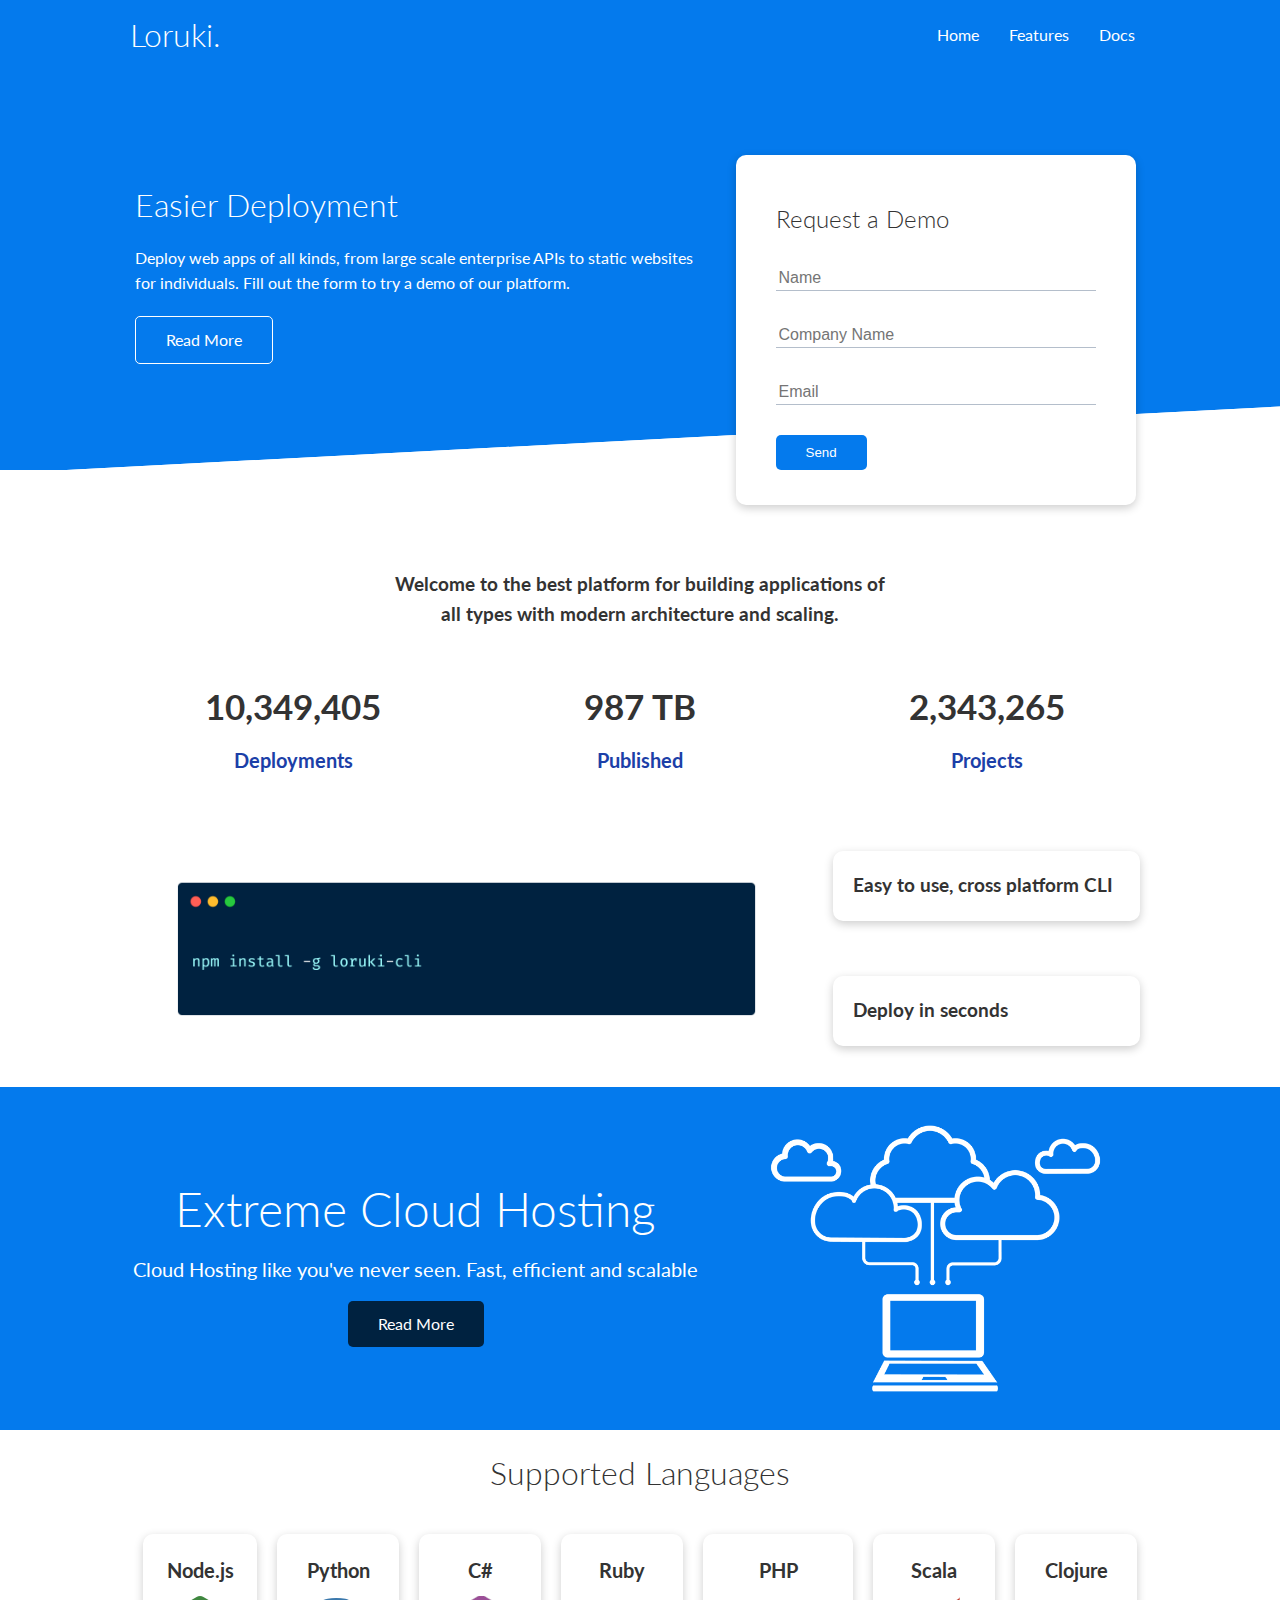
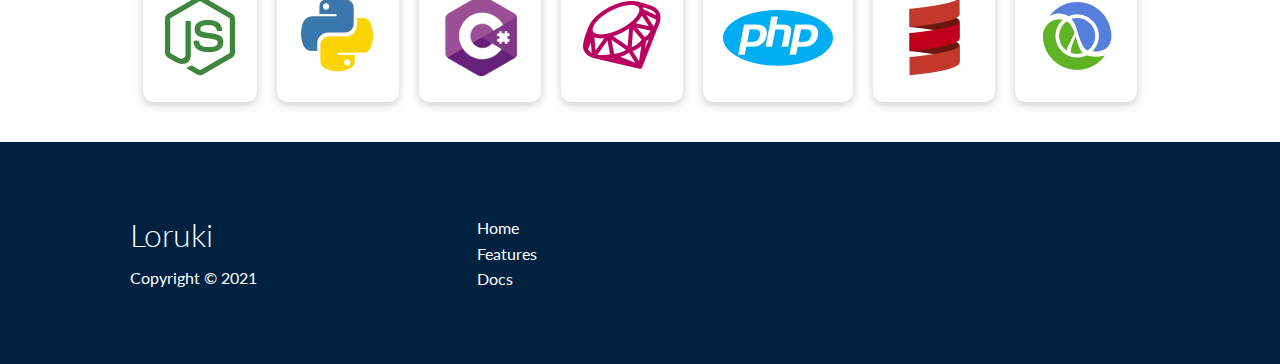
==== index.html @ da0f2e64 "first commit" ====
<!DOCTYPE html>
<html lang="en">
<head>
    <meta charset="UTF-8">
    <meta http-equiv="X-UA-Compatible" content="IE=edge">
    <meta name="viewport" content="width=device-width, initial-scale=1.0">
    <link rel="stylesheet" href="https://cdnjs.cloudflare.com/ajax/libs/font-awesome/5.15.3/css/all.min.css" integrity="sha512-iBBXm8fW90+nuLcSKlbmrPcLa0OT92xO1BIsZ+ywDWZCvqsWgccV3gFoRBv0z+8dLJgyAHIhR35VZc2oM/gI1w==" crossorigin="anonymous" referrerpolicy="no-referrer" />
    <link rel="stylesheet" type="text/css" href="css/utilities.css">
    <link rel="stylesheet" type="text/css" href="css/style.css">
    <title>Loruki - Cloud Hosting for Everyone</title>
</head>
<body>
    <!-- Navbar -->
    <div class="navbar">
        <div class="container flex">
            <h1 class="logo">Loruki.</h1>
            <nav>
                <ul>
                    <li><a href="index.html">Home</a></li>
                    <li><a href="features.html">Features</a></li>
                    <li><a href="docs.html">Docs</a></li>
                </ul>
            </nav>
        </div>
    </div>

    <!-- Showcase -->
    <section class="showcase">
        <div class="container grid">
            <div class="showcase-text">
                <h1>Easier Deployment</h1>
                <p>Deploy web apps of all kinds, from large scale enterprise APIs to static websites for individuals. Fill out the form to try a demo of our platform.</p>
                <a href="features.html" class="btn btn-outline">Read More</a>
            </div>
            <div class="showcase-form card">
                <h2>Request a Demo</h2>
                <form>
                    <div class="form-control">
                        <input type="text" name="name" placeholder="Name" required>
                    </div>
                    <div class="form-control">
                        <input type="text" name="company" placeholder="Company Name" required>
                    </div>
                    <div class="form-control">
                        <input type="email" name="email" placeholder="Email" required>
                    </div>
                    <input type="submit" value="Send" class="btn btn-primary">
                </form>
            </div>
        </div>
    </section>

    <!-- Stats -->
    <section class="stats">
        <div class="container">
            <h3 class="stats-heading text-center my-1">
                Welcome to the best platform for building applications of all types with modern architecture and scaling.
            </h3>
            <div class="grid grid-3 text-center my-4">
                <div>
                    <i class="fas fa-server fa-3x"></i>
                    <h3>10,349,405</h3>
                    <p class="text-secondary">Deployments</p>
                </div>
                <div>
                    <i class="fas fa-upload fa-3x"></i>
                    <h3>987 TB</h3>
                    <p class="text-secondary">Published</p>
                </div>
                <div>
                    <i class="fas fa-server fa-3x"></i>
                    <h3>2,343,265</h3>
                    <p class="text-secondary">Projects</p>
                </div>
            </div>
        </div>
    </section>

    <!-- Cli -->
    <section class="cli">
        <div class="container grid">
            <img src="images/cli.png" alt="">
            <div class="card">
                <h3>Easy to use, cross platform CLI</h3>
            </div>
            <div class="card">
                <h3>Deploy in seconds</h3>
            </div>
        </div>
    </section>

    <!-- Cloud -->
    <section class="cloud bg-primary my-2 py-2">
        <div class="container grid">
            <div class="text-center">
                <h2 class="lg">Extreme Cloud Hosting</h2>
                <p class="lead my-1">Cloud Hosting like you've never seen. Fast, efficient and scalable</p>
                <a href="features.html" class="btn btn-dark">Read More</a>
            </div>
            <img src="images/cloud.png" alt="">
        </div>
    </section>

    <!-- Languages -->
    <section class="languages">
        <h2 class="md text-center my-2">
            Supported Languages
        </h2>
        <div class="container flex">
            <div class="card">
                <h4>Node.js</h4>
                <img src="images/logos/node.png" alt="">
            </div>
            <div class="card">
                <h4>Python</h4>
                <img src="images/logos/python.png" alt="">
            </div>
            <div class="card">
                <h4>C#</h4>
                <img src="images/logos/csharp.png" alt="">
            </div>
            <div class="card">
                <h4>Ruby</h4>
                <img src="images/logos/ruby.png" alt="">
            </div>
            <div class="card">
                <h4>PHP</h4>
                <img src="images/logos/php.png" alt="">
            </div>
            <div class="card">
                <h4>Scala</h4>
                <img src="images/logos/scala.png" alt="">
            </div>
            <div class="card">
                <h4>Clojure</h4>
                <img src="images/logos/clojure.png" alt="">
            </div>
        </div>
    </section>

    <!-- Footer -->
    <footer class="footer bg-dark py-5">
        <div class="container grid grid-3">
            <div>
                <h1>Loruki</h1>
                <p>Copyright &copy; 2021</p>
            </div>
            <nav>
                <ul>
                    <li><a href="index.html">Home</a></li>
                    <li><a href="features.html">Features</a></li>
                    <li><a href="docs.html">Docs</a></li>
                </ul>
            </nav>
            <div class="social">
                <a href="#"><i class="fab fa-github fa-2x"></i></a>
                <a href="#"><i class="fab fa-facebook fa-2x"></i></a>
                <a href="#"><i class="fab fa-instagram fa-2x"></i></a>
                <a href="#"><i class="fab fa-twitter fa-2x"></i></a>
            </div>
        </div>
    </footer>

</body>
</html>
---- css/utilities.css ----
.container {
    max-width: 1100px;
    margin: 0 auto;
    overflow: auto;
    padding: 0 40px;
}

.card {
    background-color: #fff;
    color: #333;
    border-radius: 10px;
    box-shadow: 0 3px 10px rgba(0, 0, 0, 0.2);
    padding: 20px;
    margin: 10px;
}

.btn {
    display: inline-block;
    padding: 10px 30px;
    cursor: pointer;
    background: var(--primary-color);
    color: #fff;
    border: none;
    border-radius: 5px;
}

.btn-outline {
    background-color: transparent;
    border: 1px #fff solid
}

.btn:hover {
    transform: scale(0.98);
}

/* Backgrounds & colored buttons */
.bg-primary, .btn-primary {
    background-color: var(--primary-color);
    color: #fff;
}

.bg-secondary, .btn-secondary {
    background-color: var(--secondary-color);
    color: #fff;
}

.bg-dark, .btn-dark {
    background-color: var(--dark-color);
    color: #fff;
}

.bg-light, .btn-light {
    background-color: var(--light-color);
    color: #333;
}

.bg-primary a,
.btn-primary a,
.bg-secondary a,
.bg-dark a,
.btn-secondary a,
.btn-dark a {
    color: #fff;
}

/* Text Colors */

.text-primary {
    color: var(--primary-color);
}

.text-secondary {
    color: var(--secondary-color);
}

.text-dark {
    color: var(--dark-color);
}

.text-light {
    color: var(--light-color);
}

/* Text sizes */

.lead {
    font-size: 20px;
}

.sm {
    font-size: 1rem;
}

.md {
    font-size: 2rem;
}

.lg {
    font-size: 3rem;
}

.xl {
    font-size: 4rem;
}

.text-center {
    text-align: center;
}

/* Alert */
.alert {
    background-color: var(--light-color);
    padding: 10px 20px;
    font-weight: bold;
    margin: 15px 0;
}

.alert i {
    margin-right: 10px;
}

.alert-success {
    background-color: var(--success-color);
    color: #fff;
}

.alert-error {
    background-color: var(--error-color);
    color: #fff;
}

/* Flex - Grid*/ 

.flex {
    display: flex;
    /* flex-direction: column; */
    justify-content: center;
    align-items: center;
    height: 100%;
}

.grid {
    display: grid;
    grid-template-columns: repeat(2, 1fr);
    gap: 20px;
    justify-content: center;
    align-items: center;
    height: 100%;
}

.grid-3 {
    grid-template-columns: repeat(3, 1fr);
}

/* Margin */

.my-1 {
    margin: 1rem 0;
}

.my-2 {
    margin: 1.5rem 0;
}

.my-3 {
    margin: 2rem 0;
}

.my-4 {
    margin: 3rem 0;
}

.my-5 {
    margin: 4rem 0;
}

.m-1 {
    margin: 1rem;
}

.m-2 {
    margin: 1.5rem;
}

.m-3 {
    margin: 2rem;
}

.m-4 {
    margin: 3rem;
}

.m-5 {
    margin: 4rem;
}

/* Margin */

.py-1 {
    padding: 1rem 0;
}

.py-2 {
    padding: 1.5rem 0;
}

.py-3 {
    padding: 2rem 0;
}

.py-4 {
    padding: 3rem 0;
}

.py-5 {
    padding: 4rem 0;
}

.p-1 {
    padding: 1rem;
}

.p-2 {
    padding: 1.5rem;
}

.p-3 {
    padding: 2rem;
}

.p-4 {
    padding: 3rem;
}

.p-5 {
    padding: 4rem;
}
---- css/style.css ----
@import url('https://fonts.googleapis.com/css2?family=Lato:wght@300&display=swap');

:root {
    --primary-color: #047aed;
    --secondary-color: #1c3fa8;
    --dark-color: #002240;
    --light-color: #f4f4f4;
    --success-color: #5cb85c;
    --error-color: #d9534f;
}

* {
    box-sizing: border-box;
    padding: 0;
    margin: 0;
}

body {
    font-family: 'Lato', sans-serif;
    color: #333;
    line-height: 1.6;
}

ul {
    list-style-type: none;
}

a {
    text-decoration: none;
    color: #333;
}

h1, h2 {
    font-weight: 300;
    line-height: 1.2;
    margin: 10px 0;
}

p {
    margin: 10px 0;
}

img {
    width: 100%
}

code, pre {
    background: #333;
    color: #fff;
    padding: 10px;
}

/* NAVBAR STYLING */

.navbar {
    background-color: var(--primary-color);
    color: #fff;
    height: 70px;
}

.navbar ul {
    display: flex;
}

.navbar a {
    color: #fff;
    padding: 10px;
    margin: 0 5px;
}

.navbar a:hover {
    border-bottom: 2px #fff solid
}

.navbar .flex {
    justify-content: space-between;
}

/* SHOWCASE STYLING */

.showcase {
    height: 400px;
    background-color: var(--primary-color);
    color: #fff;
    position: relative;
}

.showcase p {
    margin: 20px 0;
}

.showcase .grid {
    overflow: visible;
    grid-template-columns: 55% auto;
    gap: 30px;
}

.showcase-text {
    animation: slideInFromLeft 1s ease-in;
}

.showcase-form {
    position: relative;
    top: 60px;
    height: 350px;
    width: 400px;
    padding: 40px;
    z-index: 100;
    justify-self: flex-end;
    animation: slideInFromRight 1s ease-in;
}

.showcase-form .form-control{
    margin: 30px 0;
}

.showcase-form input[type='text'],
.showcase-form input[type='email'] {
    border: 0;
    border-bottom: 1px solid #b4becb;
    width: 100%;
    padding: 3px;
    font-size: 16px;
}

.showcase-form input:focus {
    outline: none;
}

.showcase::before,
.showcase::after {
    content: '';
    position: absolute;
    height: 100px;
    bottom: -70px;
    right: 0;
    left: 0;
    background: #fff;
    transform: skewY(-3deg);
    -webkit-transform: skewY(-3deg);
    -moz-transform: skewY(-3deg);
    -ms-transform: skewY(-3deg);
}

/* Stats */

.stats {
    padding-top: 100px;
    animation: slideInFromBottom 1s ease-in;
}

.stats-heading {
    max-width: 500px;
    margin: auto;
}

.stats .grid h3 {
    font-size: 35px;
}

.stats .grid p {
    font-size: 20px;
    font-weight: bold;
}

.cli .grid {
    grid-template-columns: repeat(3, 1fr);
    grid-template-rows: repeat(2, 1fr);
}

.cli .grid > *:first-child {
    grid-column: 1 / span 2;
    grid-row: 1 / span 2;
}

/* Cloud */

.cloud .grid {
    grid-template-columns: 4fr 3fr;
}

/* Languages */

.languages .flex {
    flex-wrap: wrap;
}

.languages .card {
    text-align: center;
    margin: 18px 10px 40px;
    transition: 0.2s ease-in;
}

.languages .card h4 {
    font-size: 20px;
    margin-bottom: 10px;
}

.languages .card:hover {
    transform: translateY(-15px);
}

/* Features */ 

.features-head img,
.docs-head img {
    width: 200px;
    justify-self: flex-end;
}

.features-sub-head img {
    width: 300px;
    justify-self: flex-end;
}

.features-main .card > i {
    margin-right: 20px;
}

.features-main .grid {
    padding: 30px;
}

.features-main .grid > *:first-child {
    grid-column: 1 / span 3;
}

.features-main .grid > *:nth-child(2) {
    grid-column: 1 / span 2;
}

/* Docs */

.docs-main h3 {
    margin: 20px 0;
}

.docs-main .grid {
    grid-template-columns: 1fr 2fr;
    align-items: flex-start;
}

.docs-main nav li {
    font-size: 17px;
    padding-bottom: 5px;
    margin-bottom: 5px;
    border-bottom: 1px #ccc solid;
}

.docs-main a:hover {
    font-weight: bold;
}

/* Footer */

.footer .social a {
    margin: 0 10px;
}

/* Animations */
@keyframes slideInFromLeft {
    0% {
        transform: translateX(-100%);
    }

    100% {
        transform: translateX(0%);
    }
}

@keyframes slideInFromRight {
    0% {
        transform: translateX(100%);
    }

    100% {
        transform: translateX(0%);
    }
}

@keyframes slideInFromTop {
    0% {
        transform: translateY(-100%);
    }

    100% {
        transform: translateY(0%);
    }
}

@keyframes slideInFromBottom {
    0% {
        transform: translateY(100%);
    }

    100% {
        transform: translateY(0%);
    }
}

/* Tablets and under */

@media(max-width: 768px) {
    .grid,
    .showcase .grid,
    .stats .grid,
    .cli .grid,
    .cloud .grid,
    .features-main .grid, 
    .docs-main .grid {
        grid-template-columns: 1fr;
        grid-template-rows: 1fr;
    }

    .showcase {
        height: auto;
    }

    .showcase-text {
        text-align: center;
        margin-top: 40px;
        animation: slideInFromTop 1s ease-in;
    }

    .showcase-form {
        justify-self: center;
        margin: auto;
        animation: slideInFromBottom 1s ease-in;
    }

    .cli .grid > *:first-child {
        grid-column: 1;
        grid-row: 1;
    }

    .features-head,
    .features-sub-head,
    .docs-head {
        text-align: center;
    }

    .features-head img,
    .features-sub-head img,
    .docs-head img {
        justify-self: center;
    }

    .features-main .grid >*:first-child,
    .features-main .grid >*:nth-child(2) {
        grid-column: 1;
    }
}


/* Mobile */
@media(max-width: 500px) {
    .navbar {
        height: 110px;
    }

    .navbar .flex {
        flex-direction: column;
    }

    .navbar ul {
        padding: 10px;
        background-color: rgba(0, 0, 0, 0.1);
    }
}
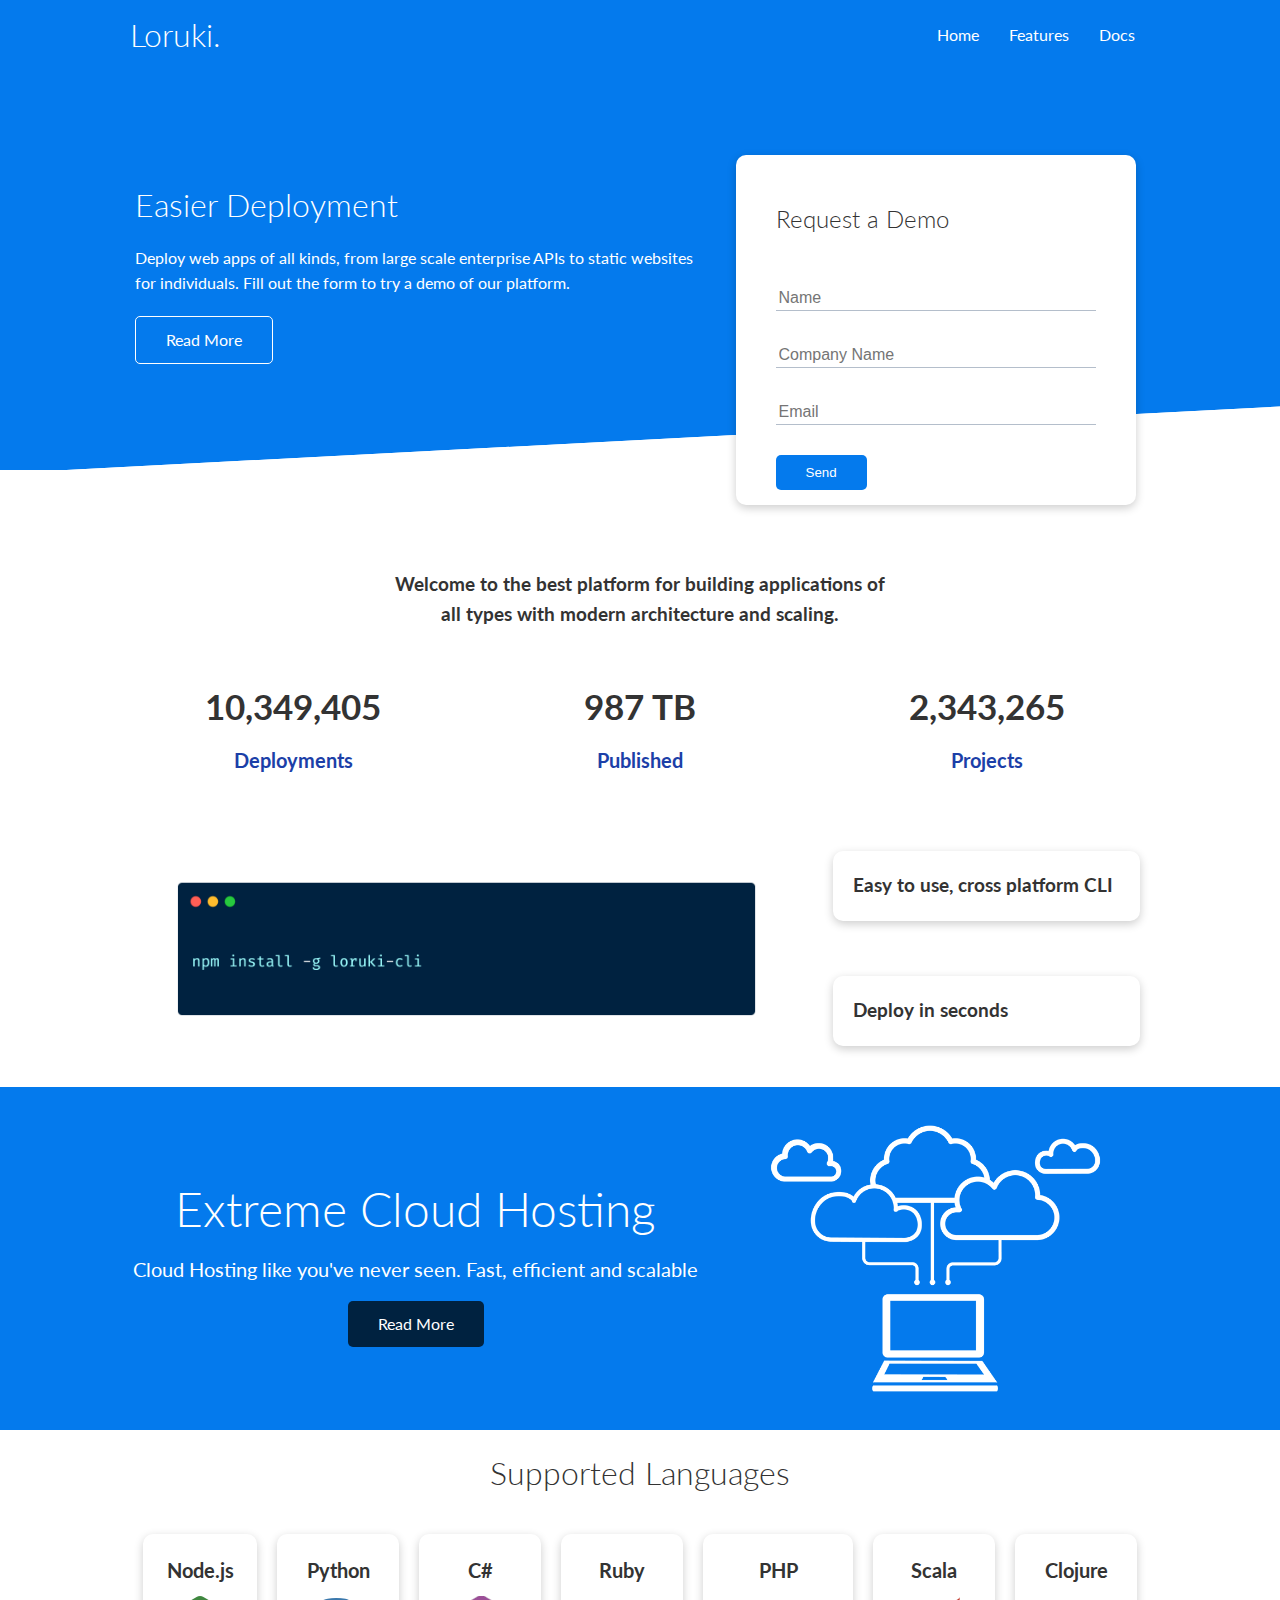
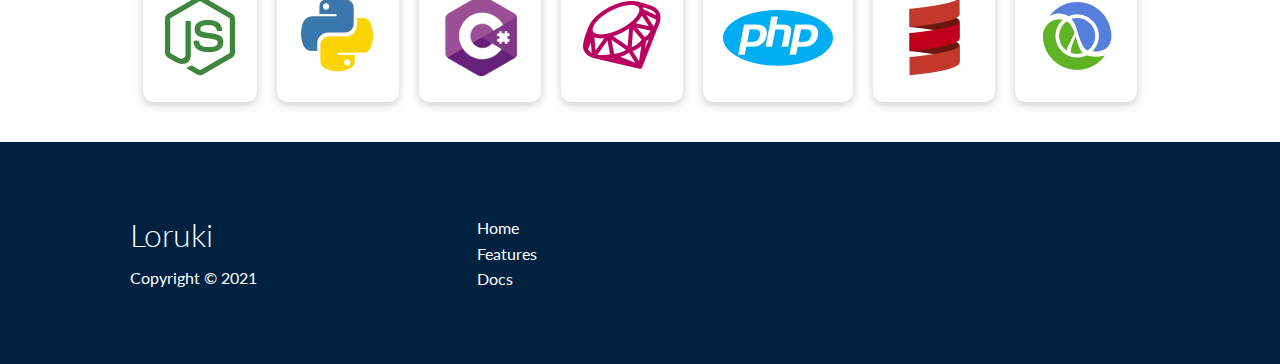
==== commit 0e034d2c: "wow" ====
--- a/index.html
+++ b/index.html
@@ -34,7 +34,11 @@
             </div>
             <div class="showcase-form card">
                 <h2>Request a Demo</h2>
-                <form>
+                <form name="contact" method="POST" netlify-honeypot="bot-field" data-netlify="true">
+                    <input type="hidden" name="form-name" value="contact">
+                    <p class="hidden">
+                        <label>Don’t fill this out if you’re human: <input name="bot-field" /></label>
+                    </p>
                     <div class="form-control">
                         <input type="text" name="name" placeholder="Name" required>
                     </div>
--- a/css/style.css
+++ b/css/style.css
@@ -51,6 +51,11 @@
 }
 
 /* NAVBAR STYLING */
+
+.hidden {
+    visibility: hidden;
+    height: 0;
+}
 
 .navbar {
     background-color: var(--primary-color);
